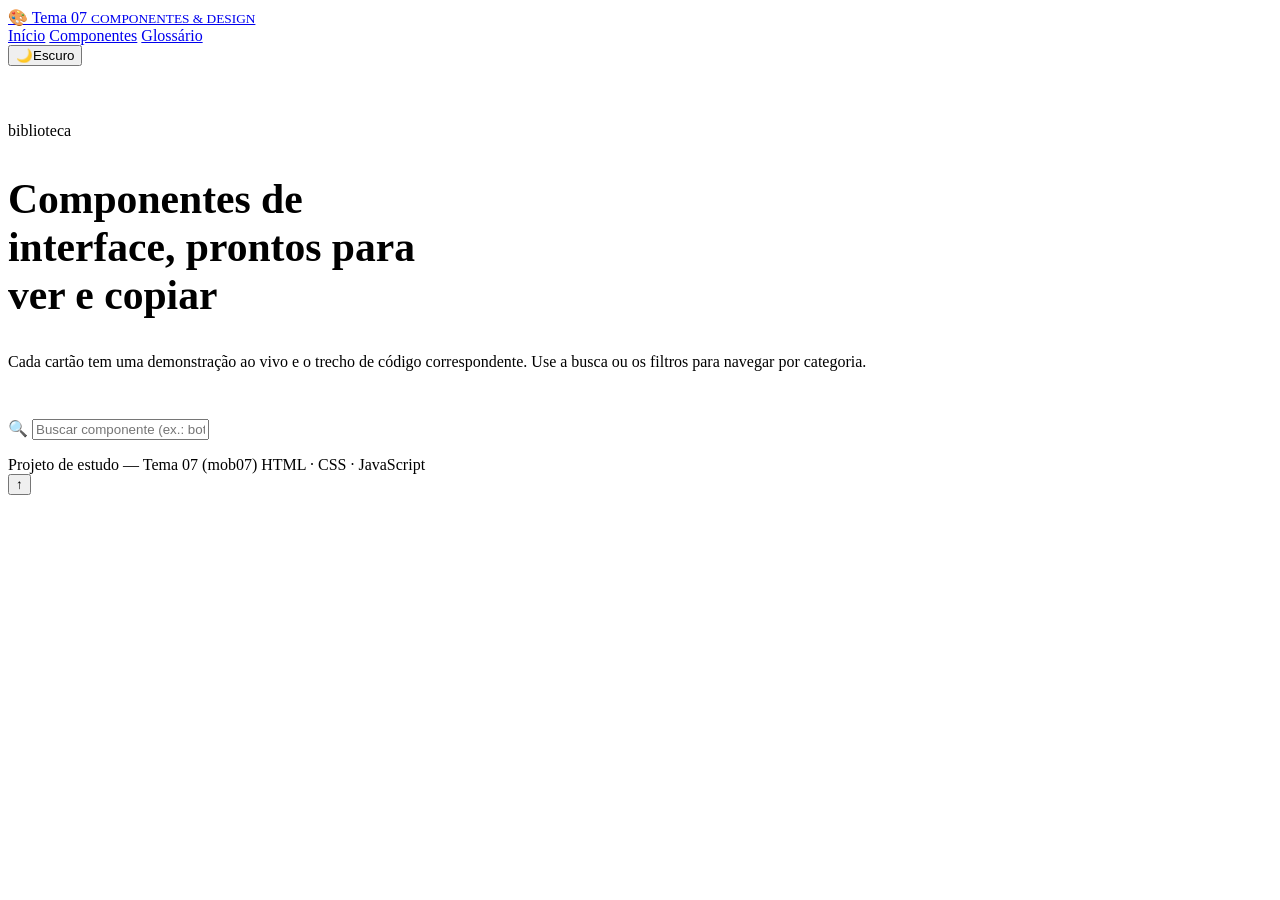
==== componentes.html @ 7464fb69 "Add files via upload" ====
<!DOCTYPE html>
<html lang="pt-BR">
<head>
<meta charset="UTF-8">
<meta name="viewport" content="width=device-width, initial-scale=1.0">
<title>Componentes · Tema 07</title>
<meta name="description" content="Biblioteca de componentes de interface com demonstração ao vivo e código.">
<link rel="preconnect" href="https://fonts.googleapis.com">
<link href="https://fonts.googleapis.com/css2?family=Fraunces:wght@500;600&family=Sora:wght@400;500;600;700&family=IBM+Plex+Mono:wght@400;500&display=swap" rel="stylesheet">
<link rel="stylesheet" href="../css/style.css">
<script>
  (function () {
    if (localStorage.getItem("tema-preferido") === "light") {
      document.documentElement.setAttribute("data-theme", "light");
    }
  })();
</script>
</head>
<body>

  <header class="site-header">
    <div class="container">
      <a href="index.html" class="brand">🎨 Tema 07 <small>COMPONENTES &amp; DESIGN</small></a>
      <nav class="nav-links">
        <a href="index.html">Início</a>
        <a href="componentes.html" class="active">Componentes</a>
        <a href="glossario.html">Glossário</a>
      </nav>
      <button id="theme-toggle" class="theme-toggle" aria-pressed="false">
        <span class="icon">🌙</span><span class="label">Escuro</span>
      </button>
    </div>
  </header>

  <section class="hero" style="padding: 56px 0 32px;">
    <div class="container">
      <span class="eyebrow-tag">biblioteca</span>
      <h1 style="max-width: 20ch; font-size: clamp(1.8rem, 3.5vw, 2.6rem);">Componentes de interface, prontos para ver e copiar</h1>
      <p class="lede">Cada cartão tem uma demonstração ao vivo e o trecho de código correspondente. Use a busca ou os filtros para navegar por categoria.</p>
    </div>
  </section>

  <section class="section" style="padding-top: 0;">
    <div class="container">
      <div class="toolbar">
        <div class="search-box">
          <span>🔍</span>
          <input id="busca-input" type="text" placeholder="Buscar componente (ex.: botão, modal, tabs)...">
        </div>
        <div class="filter-chips" id="filtro-categorias"></div>
      </div>
      <p class="result-count" id="resultado-contador"></p>

      <div class="demo-grid" id="componentes-grid"></div>
    </div>
  </section>

  <footer class="site-footer">
    <div class="container">
      <span>Projeto de estudo — Tema 07 (mob07)</span>
      <span>HTML · CSS · JavaScript</span>
    </div>
  </footer>

  <button id="back-to-top" class="back-to-top" aria-label="Voltar ao topo">↑</button>

  <script src="../js/theme.js"></script>
  <script src="../js/componentes.js"></script>
</body>
</html>
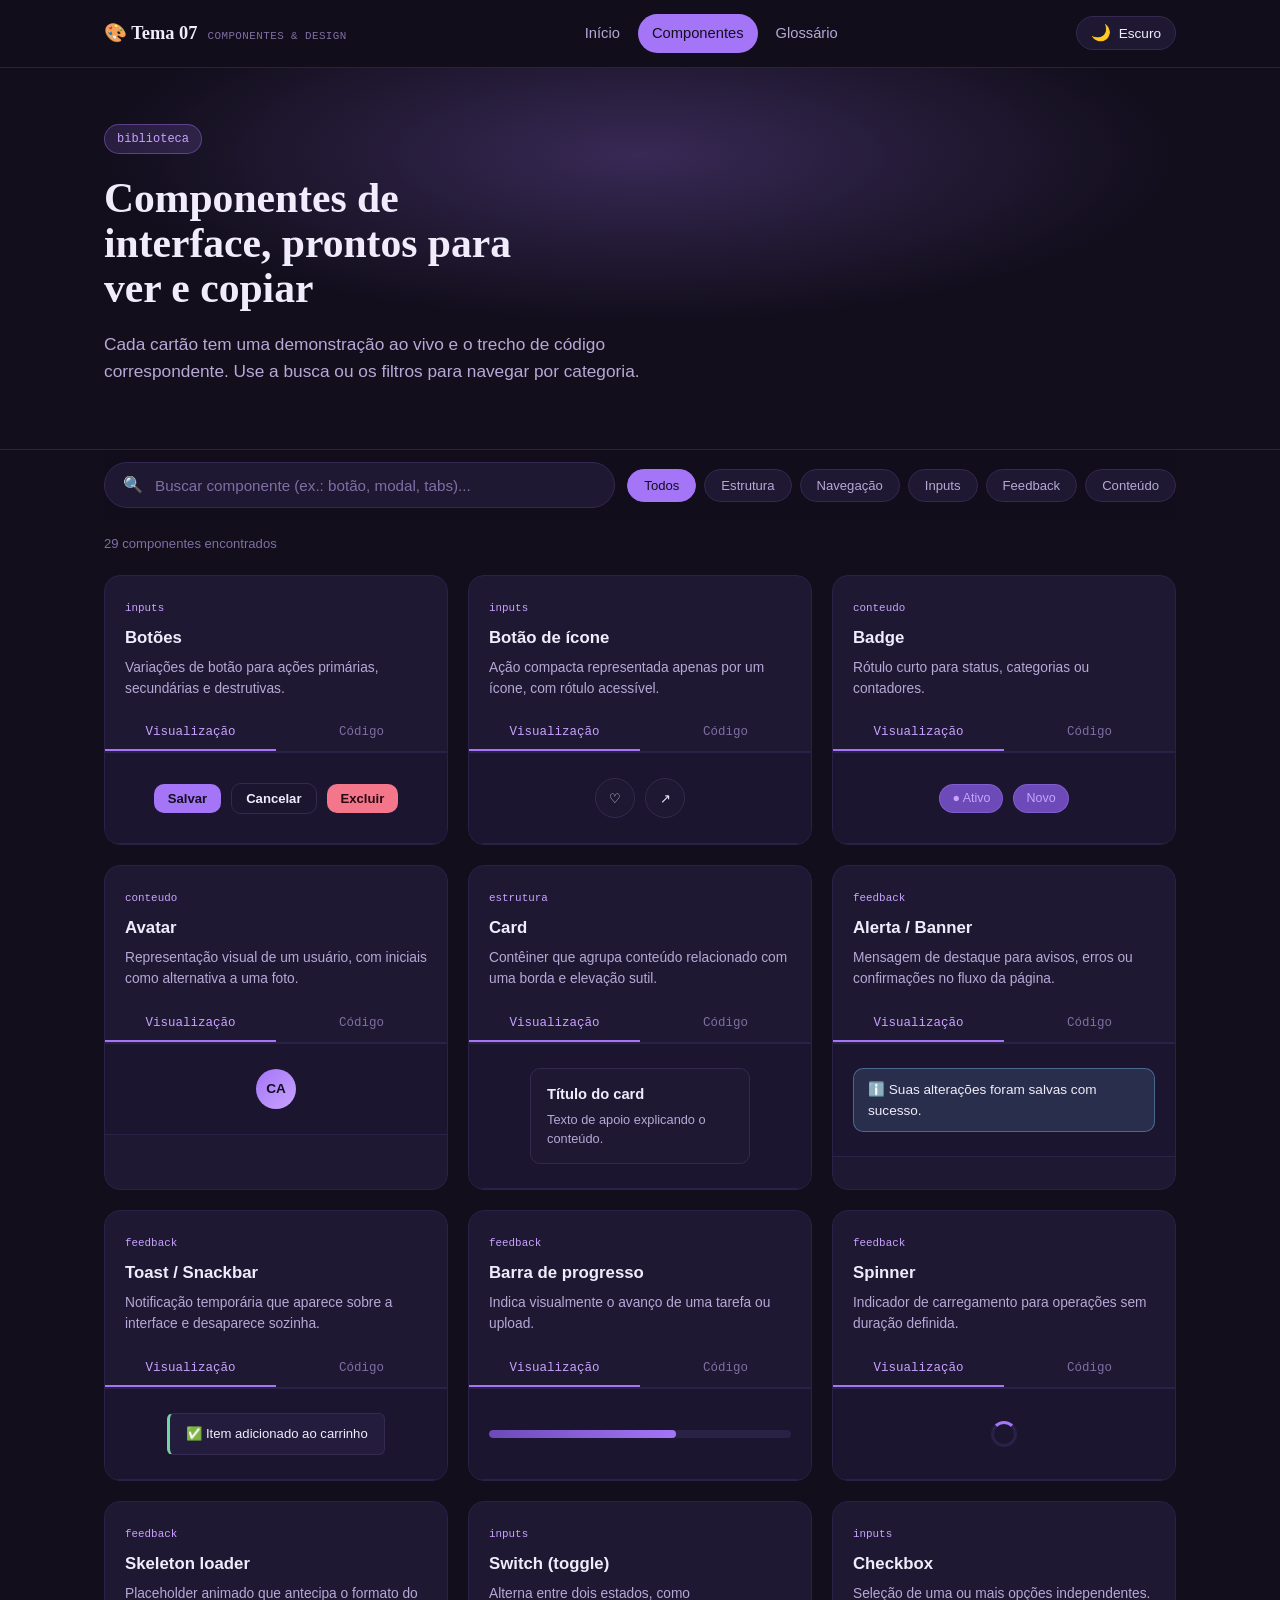
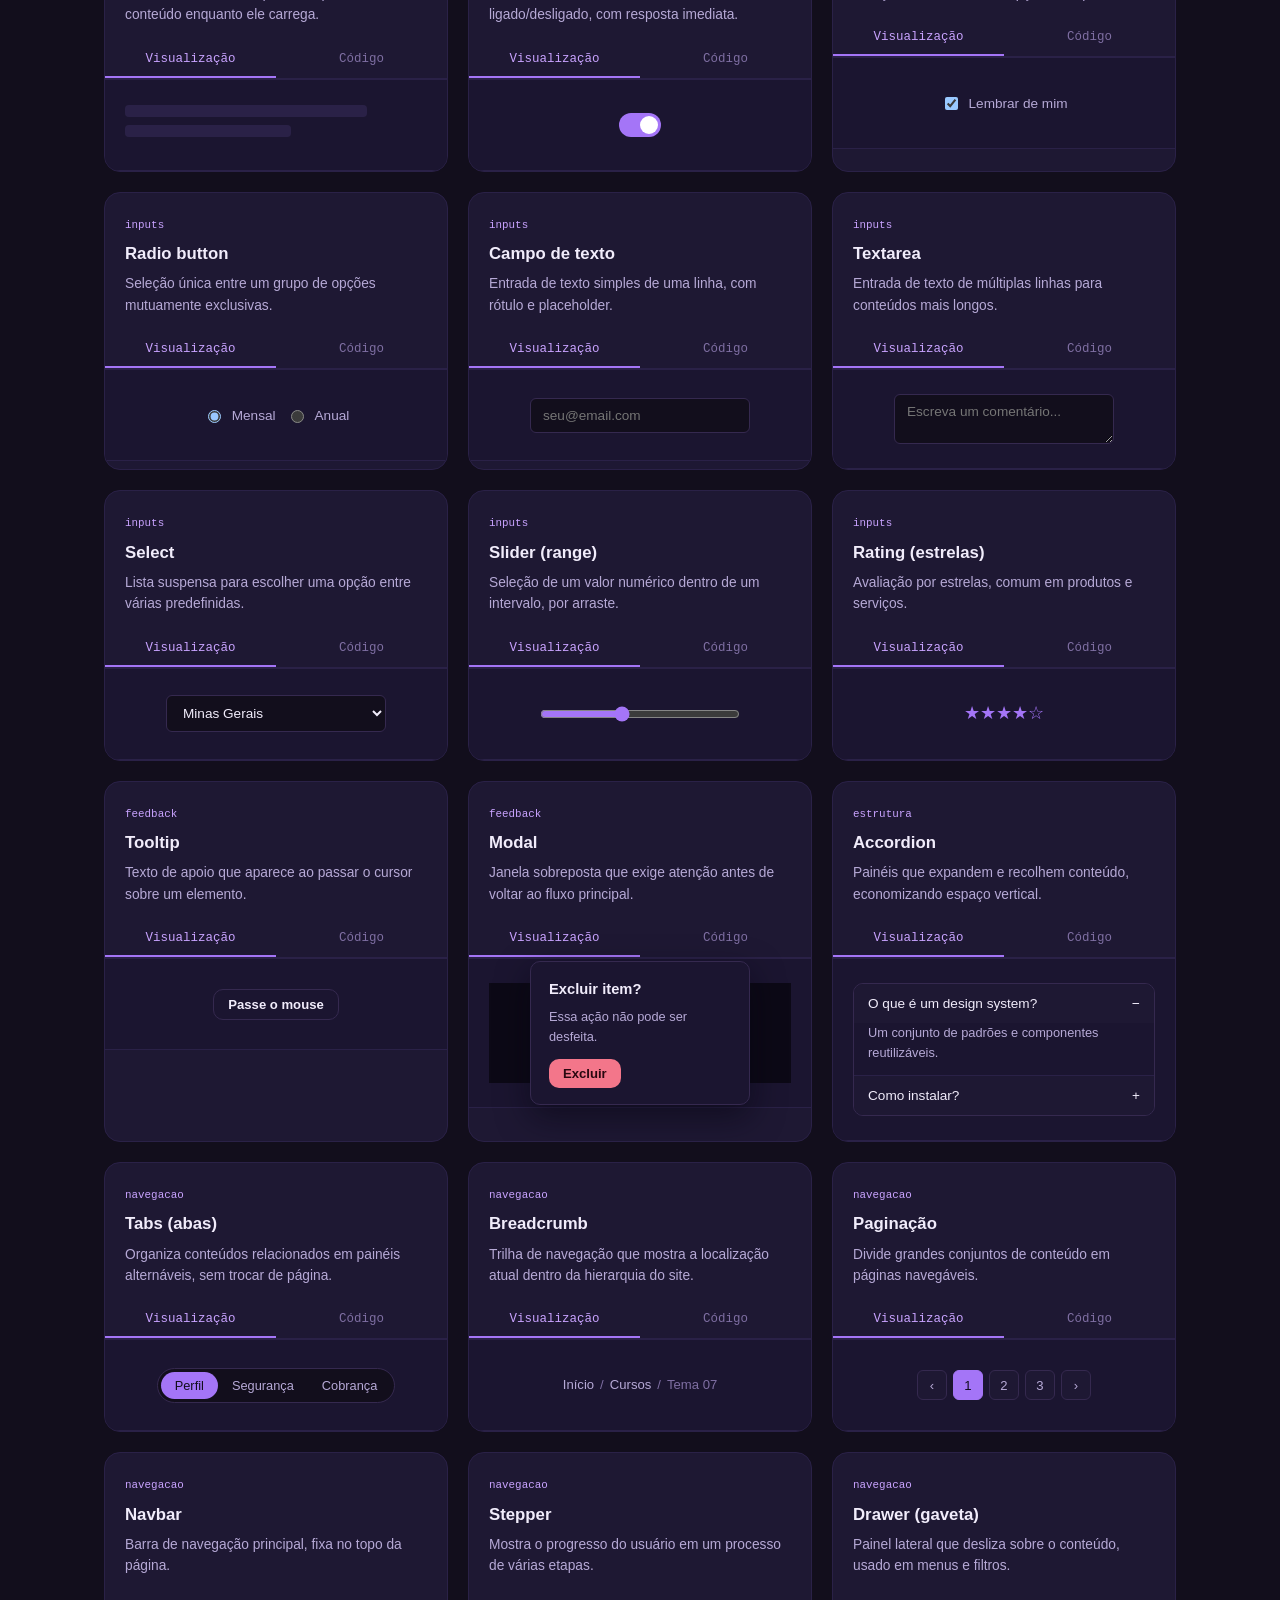
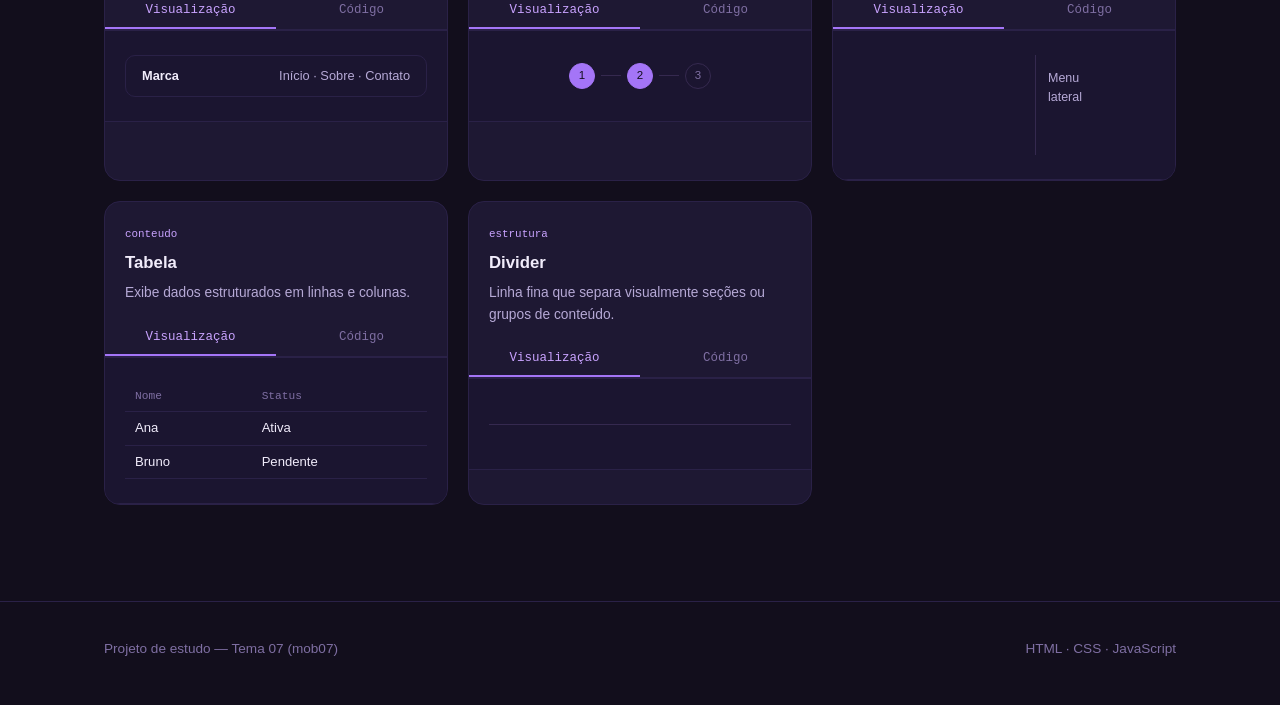
==== commit 386cc1e2: "Add files via upload" ====
--- a/componentes.html
+++ b/componentes.html
@@ -7,7 +7,7 @@
 <meta name="description" content="Biblioteca de componentes de interface com demonstração ao vivo e código.">
 <link rel="preconnect" href="https://fonts.googleapis.com">
 <link href="https://fonts.googleapis.com/css2?family=Fraunces:wght@500;600&family=Sora:wght@400;500;600;700&family=IBM+Plex+Mono:wght@400;500&display=swap" rel="stylesheet">
-<link rel="stylesheet" href="../css/style.css">
+<link rel="stylesheet" href="style.css">
 <script>
   (function () {
     if (localStorage.getItem("tema-preferido") === "light") {
@@ -64,7 +64,7 @@
 
   <button id="back-to-top" class="back-to-top" aria-label="Voltar ao topo">↑</button>
 
-  <script src="../js/theme.js"></script>
-  <script src="../js/componentes.js"></script>
+  <script src="theme.js"></script>
+  <script src="componentes.js"></script>
 </body>
 </html>
--- a/style.css
+++ b/style.css
@@ -0,0 +1,1135 @@
+/* ==========================================================================
+   Glossário & Componentes — Tema 07
+   Paleta padrão: roxo escuro. Alternável para tema claro via [data-theme="light"]
+   ========================================================================== */
+
+:root {
+  /* --- Tema escuro (padrão) --- */
+  --bg: #120e1c;
+  --bg-elevated: #1b1530;
+  --bg-elevated-2: #241c3d;
+  --surface: #1e1833;
+  --surface-hover: #2a2147;
+  --border: #35294f;
+  --border-soft: #2a2147;
+
+  --text: #f1ecfb;
+  --text-muted: #b6a9d6;
+  --text-faint: #7f6fa3;
+
+  --accent: #a475f7;
+  --accent-strong: #c9a3ff;
+  --accent-soft: #6c4ab8;
+  --accent-contrast: #120e1c;
+
+  --success: #6fd7a3;
+  --warning: #f5c76b;
+  --danger: #f3768a;
+  --info: #7bc3f0;
+
+  --shadow: 0 12px 32px rgba(8, 5, 18, 0.55);
+  --radius-sm: 6px;
+  --radius-md: 10px;
+  --radius-lg: 16px;
+
+  --font-display: "Fraunces", "Georgia", serif;
+  --font-body: "Sora", "Segoe UI", sans-serif;
+  --font-mono: "IBM Plex Mono", "Consolas", monospace;
+
+  color-scheme: dark;
+}
+
+[data-theme="light"] {
+  --bg: #f7f4fb;
+  --bg-elevated: #ffffff;
+  --bg-elevated-2: #efe9f9;
+  --surface: #ffffff;
+  --surface-hover: #f1ebfa;
+  --border: #ddd0f2;
+  --border-soft: #e8dff6;
+
+  --text: #251b3d;
+  --text-muted: #5d4d7c;
+  --text-faint: #8779a3;
+
+  --accent: #7c3aed;
+  --accent-strong: #5b21b6;
+  --accent-soft: #ddd0f7;
+  --accent-contrast: #ffffff;
+
+  --shadow: 0 12px 28px rgba(124, 58, 237, 0.12);
+
+  color-scheme: light;
+}
+
+* {
+  box-sizing: border-box;
+}
+
+html {
+  scroll-behavior: smooth;
+}
+
+body {
+  margin: 0;
+  background: var(--bg);
+  color: var(--text);
+  font-family: var(--font-body);
+  font-size: 16px;
+  line-height: 1.55;
+  transition: background 0.25s ease, color 0.25s ease;
+}
+
+a {
+  color: inherit;
+}
+
+img {
+  max-width: 100%;
+}
+
+.container {
+  max-width: 1120px;
+  margin: 0 auto;
+  padding: 0 24px;
+}
+
+/* ---------- Cabeçalho ---------- */
+
+.site-header {
+  position: sticky;
+  top: 0;
+  z-index: 50;
+  background: color-mix(in srgb, var(--bg) 88%, transparent);
+  backdrop-filter: blur(10px);
+  border-bottom: 1px solid var(--border-soft);
+}
+
+.site-header .container {
+  display: flex;
+  align-items: center;
+  justify-content: space-between;
+  gap: 16px;
+  padding-top: 14px;
+  padding-bottom: 14px;
+}
+
+.brand {
+  display: flex;
+  align-items: baseline;
+  gap: 10px;
+  font-family: var(--font-display);
+  font-size: 1.15rem;
+  font-weight: 600;
+  text-decoration: none;
+  color: var(--text);
+}
+
+.brand small {
+  font-family: var(--font-mono);
+  font-size: 0.68rem;
+  font-weight: 400;
+  color: var(--text-faint);
+  letter-spacing: 0.04em;
+}
+
+.nav-links {
+  display: flex;
+  align-items: center;
+  gap: 4px;
+}
+
+.nav-links a {
+  text-decoration: none;
+  color: var(--text-muted);
+  font-size: 0.92rem;
+  padding: 8px 14px;
+  border-radius: 999px;
+  transition: background 0.15s ease, color 0.15s ease;
+}
+
+.nav-links a:hover {
+  color: var(--text);
+  background: var(--surface-hover);
+}
+
+.nav-links a.active {
+  color: var(--accent-contrast);
+  background: var(--accent);
+}
+
+/* ---------- Botão de tema ---------- */
+
+.theme-toggle {
+  display: inline-flex;
+  align-items: center;
+  gap: 8px;
+  background: var(--surface);
+  border: 1px solid var(--border);
+  color: var(--text);
+  padding: 8px 14px;
+  border-radius: 999px;
+  cursor: pointer;
+  font-family: var(--font-body);
+  font-size: 0.85rem;
+  transition: border-color 0.15s ease, transform 0.15s ease;
+}
+
+.theme-toggle:hover {
+  border-color: var(--accent);
+}
+
+.theme-toggle:active {
+  transform: scale(0.96);
+}
+
+.theme-toggle .icon {
+  font-size: 1rem;
+  line-height: 1;
+}
+
+/* ---------- Hero ---------- */
+
+.hero {
+  padding: 88px 0 64px;
+  border-bottom: 1px solid var(--border-soft);
+  position: relative;
+  overflow: hidden;
+}
+
+.hero::before {
+  content: "";
+  position: absolute;
+  inset: -40% -10% auto;
+  height: 480px;
+  background: radial-gradient(closest-side, color-mix(in srgb, var(--accent) 26%, transparent), transparent 70%);
+  pointer-events: none;
+}
+
+.hero .container {
+  position: relative;
+}
+
+.eyebrow-tag {
+  display: inline-block;
+  font-family: var(--font-mono);
+  font-size: 0.75rem;
+  color: var(--accent-strong);
+  background: color-mix(in srgb, var(--accent) 16%, transparent);
+  border: 1px solid color-mix(in srgb, var(--accent) 40%, transparent);
+  padding: 5px 12px;
+  border-radius: 999px;
+  margin-bottom: 22px;
+}
+
+.hero h1 {
+  font-family: var(--font-display);
+  font-size: clamp(2.2rem, 4.5vw, 3.4rem);
+  line-height: 1.08;
+  margin: 0 0 20px;
+  max-width: 14ch;
+  font-weight: 600;
+}
+
+.hero p.lede {
+  max-width: 56ch;
+  color: var(--text-muted);
+  font-size: 1.08rem;
+  margin: 0 0 32px;
+}
+
+.hero-actions {
+  display: flex;
+  gap: 14px;
+  flex-wrap: wrap;
+}
+
+.btn {
+  display: inline-flex;
+  align-items: center;
+  gap: 8px;
+  border: none;
+  border-radius: var(--radius-md);
+  padding: 12px 22px;
+  font-family: var(--font-body);
+  font-size: 0.95rem;
+  font-weight: 600;
+  cursor: pointer;
+  text-decoration: none;
+  transition: transform 0.12s ease, box-shadow 0.12s ease, background 0.12s ease, border-color 0.12s ease;
+}
+
+.btn-primary {
+  background: var(--accent);
+  color: var(--accent-contrast);
+}
+
+.btn-primary:hover {
+  background: var(--accent-strong);
+  box-shadow: 0 8px 20px color-mix(in srgb, var(--accent) 45%, transparent);
+}
+
+.btn-secondary {
+  background: transparent;
+  border: 1px solid var(--border);
+  color: var(--text);
+}
+
+.btn-secondary:hover {
+  border-color: var(--accent);
+  color: var(--accent-strong);
+}
+
+.btn-ghost {
+  background: transparent;
+  color: var(--accent-strong);
+  padding-left: 8px;
+  padding-right: 8px;
+}
+
+.btn-danger {
+  background: var(--danger);
+  color: #2a0810;
+}
+
+.btn:active {
+  transform: translateY(1px);
+}
+
+.btn:disabled {
+  opacity: 0.5;
+  cursor: not-allowed;
+}
+
+.btn-sm {
+  padding: 7px 14px;
+  font-size: 0.82rem;
+}
+
+.btn-icon {
+  width: 40px;
+  height: 40px;
+  padding: 0;
+  justify-content: center;
+  border-radius: 999px;
+  background: var(--surface);
+  border: 1px solid var(--border);
+  color: var(--text);
+}
+
+.btn-icon:hover {
+  border-color: var(--accent);
+}
+
+/* ---------- Cartões de estatística (hero) ---------- */
+
+.stat-row {
+  display: flex;
+  gap: 40px;
+  margin-top: 56px;
+  flex-wrap: wrap;
+}
+
+.stat-row .stat b {
+  display: block;
+  font-family: var(--font-display);
+  font-size: 1.9rem;
+  color: var(--accent-strong);
+}
+
+.stat-row .stat span {
+  font-size: 0.82rem;
+  color: var(--text-faint);
+}
+
+/* ---------- Seções gerais ---------- */
+
+.section {
+  padding: 56px 0;
+}
+
+.section-head {
+  display: flex;
+  align-items: flex-end;
+  justify-content: space-between;
+  gap: 24px;
+  margin-bottom: 32px;
+  flex-wrap: wrap;
+}
+
+.section-head h2 {
+  font-family: var(--font-display);
+  font-size: 1.7rem;
+  margin: 0 0 8px;
+}
+
+.section-head p {
+  color: var(--text-muted);
+  margin: 0;
+  max-width: 56ch;
+}
+
+.card-grid {
+  display: grid;
+  grid-template-columns: repeat(3, 1fr);
+  gap: 18px;
+}
+
+.info-card {
+  background: var(--surface);
+  border: 1px solid var(--border-soft);
+  border-radius: var(--radius-lg);
+  padding: 24px;
+}
+
+.info-card h3 {
+  margin: 0 0 10px;
+  font-size: 1.05rem;
+}
+
+.info-card p {
+  margin: 0;
+  color: var(--text-muted);
+  font-size: 0.92rem;
+}
+
+.info-card .tag {
+  display: inline-block;
+  font-family: var(--font-mono);
+  font-size: 0.7rem;
+  color: var(--accent-strong);
+  margin-bottom: 12px;
+}
+
+/* ---------- Barra de busca e filtros ---------- */
+
+.toolbar {
+  display: flex;
+  gap: 12px;
+  flex-wrap: wrap;
+  align-items: center;
+  margin-bottom: 28px;
+  position: sticky;
+  top: 66px;
+  z-index: 30;
+  background: color-mix(in srgb, var(--bg) 92%, transparent);
+  backdrop-filter: blur(8px);
+  padding: 12px 0;
+}
+
+.search-box {
+  flex: 1 1 240px;
+  display: flex;
+  align-items: center;
+  gap: 10px;
+  background: var(--surface);
+  border: 1px solid var(--border);
+  border-radius: 999px;
+  padding: 10px 18px;
+}
+
+.search-box input {
+  flex: 1;
+  background: none;
+  border: none;
+  outline: none;
+  color: var(--text);
+  font-family: var(--font-body);
+  font-size: 0.95rem;
+}
+
+.search-box input::placeholder {
+  color: var(--text-faint);
+}
+
+.filter-chips {
+  display: flex;
+  gap: 8px;
+  flex-wrap: wrap;
+}
+
+.chip {
+  border: 1px solid var(--border);
+  background: var(--surface);
+  color: var(--text-muted);
+  padding: 8px 16px;
+  border-radius: 999px;
+  font-size: 0.82rem;
+  cursor: pointer;
+  transition: all 0.15s ease;
+  white-space: nowrap;
+}
+
+.chip:hover {
+  border-color: var(--accent);
+  color: var(--text);
+}
+
+.chip.active {
+  background: var(--accent);
+  border-color: var(--accent);
+  color: var(--accent-contrast);
+}
+
+.result-count {
+  color: var(--text-faint);
+  font-size: 0.82rem;
+  margin: -14px 0 20px;
+}
+
+/* ---------- Componentes: cartões de demonstração ---------- */
+
+.demo-grid {
+  display: grid;
+  grid-template-columns: repeat(auto-fill, minmax(310px, 1fr));
+  gap: 20px;
+}
+
+.demo-card {
+  background: var(--surface);
+  border: 1px solid var(--border-soft);
+  border-radius: var(--radius-lg);
+  overflow: hidden;
+  display: flex;
+  flex-direction: column;
+}
+
+.demo-card-head {
+  padding: 18px 20px 0;
+}
+
+.demo-card-head .cat {
+  font-family: var(--font-mono);
+  font-size: 0.68rem;
+  color: var(--accent-strong);
+  text-transform: lowercase;
+}
+
+.demo-card-head h3 {
+  margin: 6px 0 6px;
+  font-size: 1.05rem;
+}
+
+.demo-card-head p {
+  margin: 0 0 16px;
+  font-size: 0.86rem;
+  color: var(--text-muted);
+}
+
+.demo-stage {
+  background: var(--bg-elevated);
+  border-top: 1px solid var(--border-soft);
+  border-bottom: 1px solid var(--border-soft);
+  padding: 24px 20px;
+  display: flex;
+  align-items: center;
+  justify-content: center;
+  gap: 10px;
+  flex-wrap: wrap;
+  min-height: 92px;
+}
+
+.demo-tabs {
+  display: flex;
+  border-bottom: 1px solid var(--border-soft);
+}
+
+.demo-tab-btn {
+  flex: 1;
+  background: none;
+  border: none;
+  color: var(--text-faint);
+  padding: 10px;
+  font-size: 0.78rem;
+  font-family: var(--font-mono);
+  cursor: pointer;
+  border-bottom: 2px solid transparent;
+}
+
+.demo-tab-btn.active {
+  color: var(--accent-strong);
+  border-bottom-color: var(--accent);
+}
+
+.demo-code {
+  display: none;
+  margin: 0;
+  padding: 16px 20px;
+  font-family: var(--font-mono);
+  font-size: 0.78rem;
+  color: var(--text-muted);
+  background: var(--bg);
+  overflow-x: auto;
+  white-space: pre;
+}
+
+.demo-code.visible {
+  display: block;
+}
+
+.demo-stage.hidden-panel {
+  display: none;
+}
+
+/* Miniaturas de componentes usados dentro dos demo-stage */
+
+.mini-badge {
+  display: inline-flex;
+  align-items: center;
+  gap: 6px;
+  background: var(--accent-soft);
+  color: var(--accent-strong);
+  border: 1px solid color-mix(in srgb, var(--accent) 40%, transparent);
+  padding: 4px 12px;
+  border-radius: 999px;
+  font-size: 0.78rem;
+}
+
+[data-theme="light"] .mini-badge {
+  color: var(--accent-strong);
+  background: color-mix(in srgb, var(--accent) 14%, transparent);
+}
+
+.mini-alert {
+  display: flex;
+  gap: 10px;
+  align-items: flex-start;
+  background: color-mix(in srgb, var(--info) 14%, transparent);
+  border: 1px solid color-mix(in srgb, var(--info) 40%, transparent);
+  color: var(--text);
+  padding: 10px 14px;
+  border-radius: var(--radius-md);
+  font-size: 0.85rem;
+  width: 100%;
+}
+
+.mini-card {
+  background: var(--surface);
+  border: 1px solid var(--border);
+  border-radius: var(--radius-md);
+  padding: 14px 16px;
+  width: 100%;
+  max-width: 220px;
+}
+
+.mini-card h4 {
+  margin: 0 0 4px;
+  font-size: 0.92rem;
+}
+
+.mini-card p {
+  margin: 0;
+  font-size: 0.8rem;
+  color: var(--text-muted);
+}
+
+.switch {
+  position: relative;
+  width: 42px;
+  height: 24px;
+  display: inline-block;
+}
+
+.switch input {
+  opacity: 0;
+  width: 0;
+  height: 0;
+}
+
+.switch .track {
+  position: absolute;
+  inset: 0;
+  background: var(--border);
+  border-radius: 999px;
+  transition: 0.2s;
+  cursor: pointer;
+}
+
+.switch .track::before {
+  content: "";
+  position: absolute;
+  height: 18px;
+  width: 18px;
+  left: 3px;
+  top: 3px;
+  background: white;
+  border-radius: 50%;
+  transition: 0.2s;
+}
+
+.switch input:checked + .track {
+  background: var(--accent);
+}
+
+.switch input:checked + .track::before {
+  transform: translateX(18px);
+}
+
+.progress-track {
+  width: 100%;
+  height: 8px;
+  border-radius: 999px;
+  background: var(--border-soft);
+  overflow: hidden;
+}
+
+.progress-fill {
+  height: 100%;
+  border-radius: 999px;
+  background: linear-gradient(90deg, var(--accent-soft), var(--accent));
+  width: 62%;
+}
+
+.tabs-mini {
+  display: inline-flex;
+  background: var(--bg);
+  border: 1px solid var(--border);
+  border-radius: 999px;
+  padding: 3px;
+}
+
+.tabs-mini button {
+  border: none;
+  background: none;
+  color: var(--text-muted);
+  padding: 6px 14px;
+  border-radius: 999px;
+  font-size: 0.8rem;
+  cursor: pointer;
+}
+
+.tabs-mini button.active {
+  background: var(--accent);
+  color: var(--accent-contrast);
+}
+
+.tooltip-demo {
+  position: relative;
+  display: inline-block;
+}
+
+.tooltip-demo .bubble {
+  position: absolute;
+  bottom: 130%;
+  left: 50%;
+  transform: translateX(-50%);
+  background: var(--bg-elevated-2);
+  border: 1px solid var(--border);
+  color: var(--text);
+  padding: 6px 12px;
+  border-radius: var(--radius-sm);
+  font-size: 0.78rem;
+  white-space: nowrap;
+  opacity: 0;
+  pointer-events: none;
+  transition: opacity 0.15s ease;
+}
+
+.tooltip-demo:hover .bubble {
+  opacity: 1;
+}
+
+.skeleton-line {
+  height: 12px;
+  border-radius: 4px;
+  background: linear-gradient(90deg, var(--border-soft) 25%, var(--surface-hover) 50%, var(--border-soft) 75%);
+  background-size: 200% 100%;
+  animation: shimmer 1.4s infinite;
+  margin-bottom: 8px;
+}
+
+@keyframes shimmer {
+  0% { background-position: 200% 0; }
+  100% { background-position: -200% 0; }
+}
+
+.spinner {
+  width: 26px;
+  height: 26px;
+  border-radius: 50%;
+  border: 3px solid var(--border-soft);
+  border-top-color: var(--accent);
+  animation: spin 0.7s linear infinite;
+}
+
+@keyframes spin {
+  to { transform: rotate(360deg); }
+}
+
+.avatar {
+  width: 40px;
+  height: 40px;
+  border-radius: 50%;
+  background: linear-gradient(135deg, var(--accent), var(--accent-strong));
+  display: flex;
+  align-items: center;
+  justify-content: center;
+  color: var(--accent-contrast);
+  font-weight: 600;
+  font-size: 0.85rem;
+}
+
+.breadcrumb-mini {
+  display: flex;
+  gap: 6px;
+  font-size: 0.82rem;
+  color: var(--text-faint);
+}
+
+.breadcrumb-mini a {
+  color: var(--text-muted);
+  text-decoration: none;
+}
+
+.pagination-mini {
+  display: flex;
+  gap: 6px;
+}
+
+.pagination-mini button {
+  width: 30px;
+  height: 30px;
+  border-radius: var(--radius-sm);
+  border: 1px solid var(--border);
+  background: var(--surface);
+  color: var(--text-muted);
+  cursor: pointer;
+  font-size: 0.82rem;
+}
+
+.pagination-mini button.active {
+  background: var(--accent);
+  border-color: var(--accent);
+  color: var(--accent-contrast);
+}
+
+.input-mini, .select-mini, .textarea-mini {
+  width: 100%;
+  max-width: 220px;
+  background: var(--bg);
+  border: 1px solid var(--border);
+  border-radius: var(--radius-sm);
+  color: var(--text);
+  padding: 9px 12px;
+  font-family: var(--font-body);
+  font-size: 0.85rem;
+}
+
+.checkbox-row, .radio-row {
+  display: flex;
+  align-items: center;
+  gap: 8px;
+  font-size: 0.85rem;
+  color: var(--text-muted);
+}
+
+.accordion-mini {
+  width: 100%;
+  border: 1px solid var(--border);
+  border-radius: var(--radius-md);
+  overflow: hidden;
+}
+
+.accordion-mini .acc-item + .acc-item {
+  border-top: 1px solid var(--border-soft);
+}
+
+.accordion-mini button {
+  width: 100%;
+  text-align: left;
+  background: var(--surface);
+  border: none;
+  color: var(--text);
+  padding: 12px 14px;
+  font-size: 0.85rem;
+  cursor: pointer;
+  display: flex;
+  justify-content: space-between;
+}
+
+.accordion-mini .acc-panel {
+  max-height: 0;
+  overflow: hidden;
+  transition: max-height 0.2s ease;
+  font-size: 0.8rem;
+  color: var(--text-muted);
+  background: var(--bg-elevated);
+}
+
+.accordion-mini .acc-panel p {
+  margin: 0;
+  padding: 0 14px 12px;
+}
+
+.accordion-mini .acc-item.open .acc-panel {
+  max-height: 120px;
+}
+
+.toast-mini {
+  display: flex;
+  align-items: center;
+  gap: 10px;
+  background: var(--bg-elevated-2);
+  border: 1px solid var(--border);
+  border-left: 3px solid var(--success);
+  padding: 10px 16px;
+  border-radius: var(--radius-sm);
+  font-size: 0.82rem;
+}
+
+.modal-backdrop-mini {
+  position: absolute;
+  inset: 0;
+  background: color-mix(in srgb, black 55%, transparent);
+  display: flex;
+  align-items: center;
+  justify-content: center;
+}
+
+.modal-mini {
+  background: var(--bg-elevated);
+  border: 1px solid var(--border);
+  border-radius: var(--radius-md);
+  padding: 16px 18px;
+  width: 220px;
+  box-shadow: var(--shadow);
+}
+
+.modal-mini h4 {
+  margin: 0 0 6px;
+  font-size: 0.92rem;
+}
+
+.modal-mini p {
+  margin: 0 0 12px;
+  font-size: 0.8rem;
+  color: var(--text-muted);
+}
+
+.rating-mini {
+  display: flex;
+  gap: 3px;
+  font-size: 1.1rem;
+  color: var(--accent);
+}
+
+.slider-mini {
+  width: 100%;
+  max-width: 200px;
+  accent-color: var(--accent);
+}
+
+.table-mini {
+  width: 100%;
+  border-collapse: collapse;
+  font-size: 0.82rem;
+}
+
+.table-mini th, .table-mini td {
+  text-align: left;
+  padding: 6px 10px;
+  border-bottom: 1px solid var(--border-soft);
+}
+
+.table-mini th {
+  color: var(--text-faint);
+  font-weight: 500;
+  font-family: var(--font-mono);
+  font-size: 0.7rem;
+}
+
+.stepper-mini {
+  display: flex;
+  align-items: center;
+  gap: 6px;
+}
+
+.stepper-mini .dot {
+  width: 26px;
+  height: 26px;
+  border-radius: 50%;
+  display: flex;
+  align-items: center;
+  justify-content: center;
+  font-size: 0.72rem;
+  border: 1px solid var(--border);
+  color: var(--text-faint);
+}
+
+.stepper-mini .dot.done {
+  background: var(--accent);
+  border-color: var(--accent);
+  color: var(--accent-contrast);
+}
+
+.stepper-mini .line {
+  width: 20px;
+  height: 1px;
+  background: var(--border);
+}
+
+.drawer-mini {
+  position: absolute;
+  top: 0;
+  right: 0;
+  bottom: 0;
+  width: 120px;
+  background: var(--bg-elevated);
+  border-left: 1px solid var(--border);
+  padding: 14px 12px;
+  font-size: 0.78rem;
+  color: var(--text-muted);
+}
+
+.navbar-mini {
+  display: flex;
+  align-items: center;
+  justify-content: space-between;
+  width: 100%;
+  background: var(--bg-elevated);
+  border: 1px solid var(--border-soft);
+  border-radius: var(--radius-md);
+  padding: 10px 16px;
+  font-size: 0.8rem;
+}
+
+.navbar-mini .links {
+  display: flex;
+  gap: 14px;
+  color: var(--text-muted);
+}
+
+/* ---------- Glossário ---------- */
+
+.glossary-list {
+  display: flex;
+  flex-direction: column;
+  gap: 12px;
+}
+
+.term-row {
+  background: var(--surface);
+  border: 1px solid var(--border-soft);
+  border-radius: var(--radius-md);
+  padding: 18px 22px;
+  display: grid;
+  grid-template-columns: 200px 1fr;
+  gap: 20px;
+  align-items: start;
+}
+
+.term-row .term-name {
+  display: flex;
+  flex-direction: column;
+  gap: 6px;
+}
+
+.term-row .term-name strong {
+  font-family: var(--font-display);
+  font-size: 1.05rem;
+  font-weight: 600;
+}
+
+.term-row .cat {
+  font-family: var(--font-mono);
+  font-size: 0.66rem;
+  color: var(--accent-strong);
+  background: color-mix(in srgb, var(--accent) 14%, transparent);
+  border: 1px solid color-mix(in srgb, var(--accent) 35%, transparent);
+  padding: 2px 9px;
+  border-radius: 999px;
+  width: fit-content;
+}
+
+.term-row .term-def p {
+  margin: 0 0 8px;
+  color: var(--text);
+  font-size: 0.92rem;
+}
+
+.term-row .term-def .example {
+  font-size: 0.82rem;
+  color: var(--text-faint);
+  font-family: var(--font-mono);
+}
+
+/* ---------- Rodapé ---------- */
+
+.site-footer {
+  border-top: 1px solid var(--border-soft);
+  padding: 36px 0;
+  margin-top: 40px;
+  color: var(--text-faint);
+  font-size: 0.85rem;
+}
+
+.site-footer .container {
+  display: flex;
+  justify-content: space-between;
+  flex-wrap: wrap;
+  gap: 12px;
+}
+
+.back-to-top {
+  position: fixed;
+  right: 24px;
+  bottom: 24px;
+  width: 44px;
+  height: 44px;
+  border-radius: 50%;
+  background: var(--accent);
+  color: var(--accent-contrast);
+  border: none;
+  display: flex;
+  align-items: center;
+  justify-content: center;
+  cursor: pointer;
+  box-shadow: var(--shadow);
+  opacity: 0;
+  pointer-events: none;
+  transition: opacity 0.2s ease, transform 0.2s ease;
+  z-index: 40;
+}
+
+.back-to-top.visible {
+  opacity: 1;
+  pointer-events: auto;
+}
+
+.empty-state {
+  text-align: center;
+  padding: 60px 20px;
+  color: var(--text-faint);
+}
+
+.empty-state .glyph {
+  font-size: 2rem;
+  margin-bottom: 10px;
+}
+
+:focus-visible {
+  outline: 2px solid var(--accent);
+  outline-offset: 2px;
+}
+
+@media (max-width: 860px) {
+  .card-grid {
+    grid-template-columns: 1fr;
+  }
+  .term-row {
+    grid-template-columns: 1fr;
+  }
+  .nav-links {
+    display: none;
+  }
+  .hero {
+    padding: 64px 0 44px;
+  }
+}
+
+@media (prefers-reduced-motion: reduce) {
+  * {
+    animation-duration: 0.001ms !important;
+    transition-duration: 0.001ms !important;
+  }
+}
